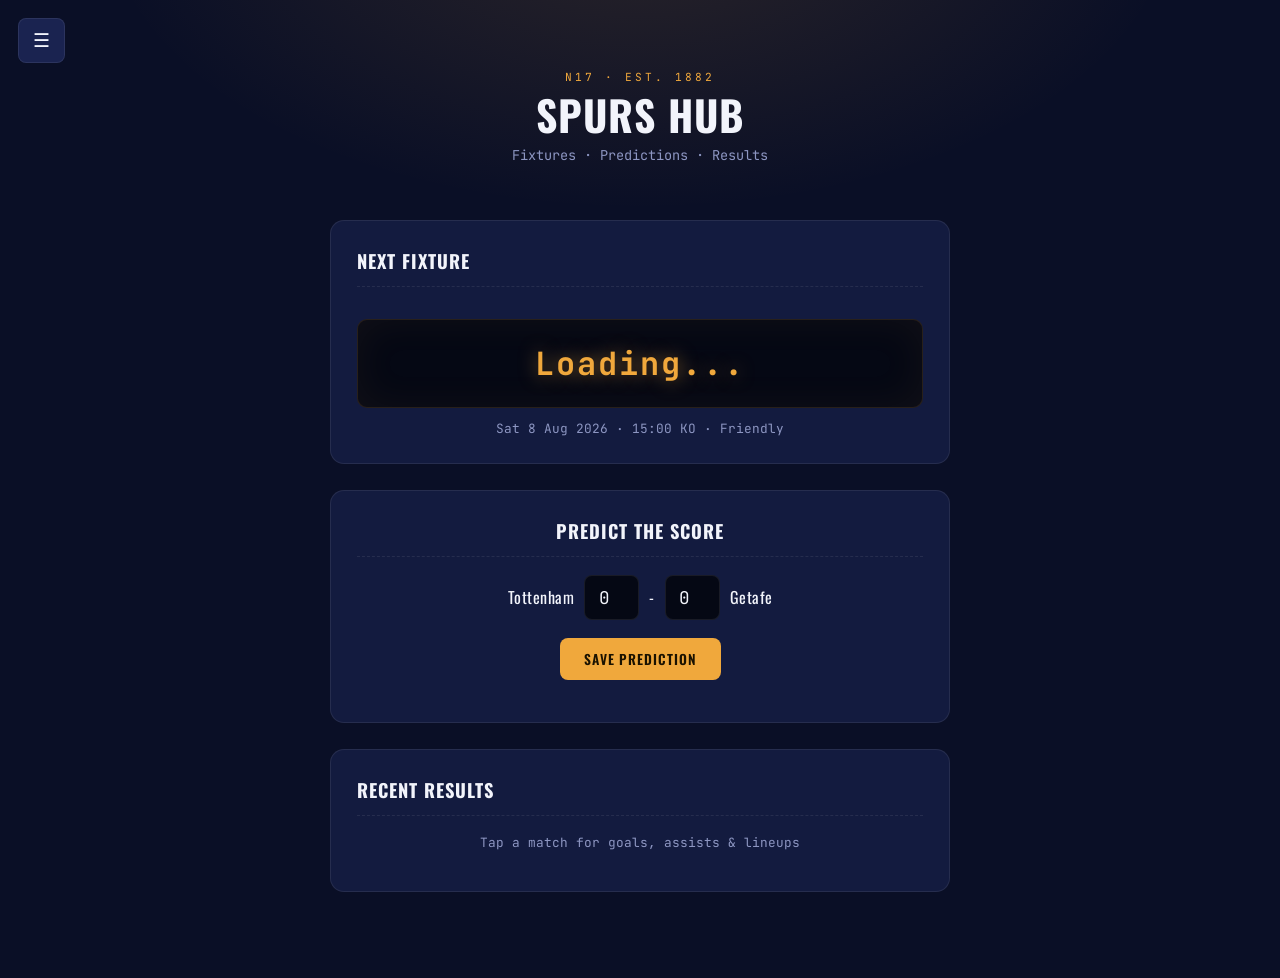
==== index.html @ 96c911e5 "Add files via upload" ====
<!DOCTYPE html>
<html lang="en">
<head>
    <meta charset="UTF-8">
    <meta name="viewport" content="width=device-width, initial-scale=1.0">
    <title>Spurs Hub</title>
    <link rel="stylesheet" href="style.css">
</head>
<body>

    <button class="menu-btn" onclick="toggleMenu()">☰</button>
    <div class="overlay" id="overlay" onclick="toggleMenu()"></div>
    <nav class="sidebar" id="sidebar">
        <a href="index.html" class="active">Home</a>
        <a href="club.html">Club Info</a>
    </nav>

    <header>
        <p class="eyebrow">N17 · Est. 1882</p>
        <h1>Spurs Hub</h1>
        <p class="subtitle">Fixtures · Predictions · Results</p>
    </header>

    <section>
        <h2>Next Fixture</h2>
        <div class="fixture-teams" id="next-fixture-crests"></div>
        <div class="scoreboard">
            <p id="countdown">Loading...</p>
        </div>
        <p class="kickoff-line">Sat 8 Aug 2026 · 15:00 KO · Friendly</p>
    </section>

    <section class="predict-box">
        <h2>Predict the Score</h2>
        <div id="predict-form" class="predict-inputs">
            <span>Tottenham</span>
            <input type="number" id="predHome" min="0" value="0">
            <span>-</span>
            <input type="number" id="predAway" min="0" value="0">
            <span>Getafe</span>
        </div>
        <button id="predict-save-btn">Save Prediction</button>
        <p class="predict-status" id="predict-status"></p>

        <div id="prediction-history"></div>
        <p class="accuracy-summary" id="accuracy-summary"></p>
    </section>

    <section>
        <h2>Recent Results</h2>
        <p class="kickoff-line" style="margin-bottom:14px;">Tap a match for goals, assists &amp; lineups</p>
        <div id="recent-results-list"></div>
    </section>

    <div class="modal-overlay" id="match-modal-overlay" onclick="closeMatchModal(event)">
        <div class="modal-box">
            <button class="modal-close" onclick="closeMatchModal()">×</button>
            <div id="modal-content"></div>
        </div>
    </div>

    <script src="script.js"></script>
    <script>
        const matchDate = "2026-08-08T15:00:00";
        startCountdown(matchDate);
        initPredictWidget("Getafe", matchDate);
        renderPredictionHistory();
        renderFixtureCrests("next-fixture-crests", "tottenham", "getafe");
        renderRecentResults();
    </script>

</body>
</html>
---- style.css ----
/* =========================================================
   Spurs Hub — "Matchday Floodlights" theme
   Dark stadium-night navy, amber floodlight-glow accents,
   scoreboard-style countdown, monospace for match data.
   ========================================================= */

@import url('https://fonts.googleapis.com/css2?family=Oswald:wght@400;500;600;700&family=Inter:wght@400;500;600&family=JetBrains+Mono:wght@400;500;700&display=swap');

:root {
    --bg: #0a0f26;
    --bg-glow: radial-gradient(ellipse 900px 500px at 50% -10%, rgba(240,168,60,0.14), transparent 60%);
    --surface: #131b3f;
    --surface-2: #1a2350;
    --line: rgba(255,255,255,0.08);
    --text: #f2f4fb;
    --text-muted: #8d96c2;
    --accent: #f0a83c;
    --accent-soft: rgba(240,168,60,0.15);
    --pitch: #2fa36b;
    --pitch-soft: rgba(47,163,107,0.16);
    --loss: #d9534f;
}

* {
    margin: 0;
    padding: 0;
    box-sizing: border-box;
}

body {
    font-family: 'Inter', sans-serif;
    background-color: var(--bg);
    background-image: var(--bg-glow);
    background-attachment: fixed;
    color: var(--text);
    padding-bottom: 60px;
}

h1, h2, h3 {
    font-family: 'Oswald', sans-serif;
    text-transform: uppercase;
}

/* --- Top bar & menu button --- */

.menu-btn {
    position: fixed;
    top: 18px;
    left: 18px;
    z-index: 1001;
    background: var(--surface-2);
    color: var(--text);
    border: 1px solid var(--line);
    padding: 10px 14px;
    border-radius: 8px;
    font-size: 1.2rem;
    cursor: pointer;
    backdrop-filter: blur(6px);
}

.menu-btn:hover {
    border-color: var(--accent);
}

/* --- Slide-out sidebar --- */

.sidebar {
    position: fixed;
    top: 0;
    left: -280px;
    width: 280px;
    height: 100%;
    background: rgba(10, 15, 38, 0.97);
    backdrop-filter: blur(10px);
    border-right: 1px solid var(--line);
    padding-top: 80px;
    transition: left 0.3s ease;
    z-index: 1000;
}

.sidebar.open {
    left: 0;
}

.sidebar a {
    display: block;
    color: var(--text-muted);
    text-decoration: none;
    padding: 16px 28px;
    font-family: 'Oswald', sans-serif;
    letter-spacing: 1px;
    text-transform: uppercase;
    font-size: 0.9rem;
    border-left: 3px solid transparent;
    border-bottom: 1px solid var(--line);
}

.sidebar a:hover {
    color: var(--text);
    background: rgba(255,255,255,0.03);
}

.sidebar a.active {
    color: var(--accent);
    border-left: 3px solid var(--accent);
    background: var(--accent-soft);
}

.overlay {
    display: none;
    position: fixed;
    top: 0; left: 0;
    width: 100%; height: 100%;
    background: rgba(0,0,0,0.55);
    z-index: 999;
}

.overlay.open {
    display: block;
}

/* --- Header --- */

header {
    text-align: center;
    padding: 70px 20px 30px;
    position: relative;
}

header p.eyebrow {
    font-family: 'JetBrains Mono', monospace;
    text-transform: uppercase;
    letter-spacing: 3px;
    font-size: 0.7rem;
    color: var(--accent);
    margin-bottom: 10px;
}

header h1 {
    font-size: 2.6rem;
    font-weight: 700;
    letter-spacing: 1px;
    line-height: 1;
}

header .subtitle {
    font-family: 'JetBrains Mono', monospace;
    color: var(--text-muted);
    font-size: 0.85rem;
    margin-top: 10px;
}

/* --- Content sections --- */

section {
    max-width: 620px;
    margin: 26px auto;
    background: var(--surface);
    border: 1px solid var(--line);
    padding: 26px;
    border-radius: 14px;
}

section h2 {
    font-size: 1.15rem;
    letter-spacing: 1px;
    color: var(--text);
    margin-bottom: 18px;
    padding-bottom: 12px;
    border-bottom: 1px dashed var(--line);
}

/* --- Scoreboard countdown (signature element) --- */

.scoreboard {
    background: #050814;
    border: 1px solid var(--accent-soft);
    border-radius: 10px;
    padding: 22px 16px;
    text-align: center;
    box-shadow: inset 0 0 40px rgba(240,168,60,0.06);
    margin-top: 4px;
}

#countdown {
    font-family: 'JetBrains Mono', monospace;
    font-size: 2rem;
    font-weight: 700;
    letter-spacing: 2px;
    color: var(--accent);
    text-shadow: 0 0 18px rgba(240,168,60,0.55);
}

.kickoff-line {
    text-align: center;
    margin-top: 12px;
    color: var(--text-muted);
    font-family: 'JetBrains Mono', monospace;
    font-size: 0.8rem;
}

/* --- Fixture crests --- */

.fixture-teams {
    display: flex;
    align-items: center;
    justify-content: center;
    gap: 18px;
    margin-bottom: 14px;
}

.fixture-teams .vs {
    font-family: 'Oswald', sans-serif;
    font-weight: 600;
    color: var(--text-muted);
    letter-spacing: 1px;
}

.crest {
    border-radius: 50%;
    display: flex;
    align-items: center;
    justify-content: center;
    color: white;
    font-weight: 700;
    font-family: 'Oswald', sans-serif;
    flex-shrink: 0;
    letter-spacing: -0.5px;
    box-shadow: 0 0 0 3px rgba(255,255,255,0.06), 0 0 18px rgba(240,168,60,0.18);
}

/* --- Predict the Score --- */

.predict-box {
    text-align: center;
}

.predict-inputs {
    display: flex;
    align-items: center;
    justify-content: center;
    gap: 10px;
    margin: 18px 0;
    font-family: 'Oswald', sans-serif;
    letter-spacing: 0.5px;
}

.predict-inputs input {
    width: 55px;
    padding: 10px;
    font-size: 1.1rem;
    font-family: 'JetBrains Mono', monospace;
    text-align: center;
    background: #050814;
    border: 1px solid var(--line);
    border-radius: 8px;
    color: var(--text);
}

.predict-inputs input:focus {
    outline: none;
    border-color: var(--accent);
}

.predict-box button, .prediction-entry button {
    background: var(--accent);
    color: #1a1200;
    border: none;
    padding: 11px 24px;
    border-radius: 8px;
    font-family: 'Oswald', sans-serif;
    letter-spacing: 1px;
    text-transform: uppercase;
    font-size: 0.85rem;
    font-weight: 600;
    cursor: pointer;
}

.predict-box button:hover, .prediction-entry button:hover {
    filter: brightness(1.08);
}

.predict-status {
    margin-top: 14px;
    font-size: 0.9rem;
    color: var(--text-muted);
    font-family: 'JetBrains Mono', monospace;
}

.prediction-entry {
    display: flex;
    justify-content: space-between;
    align-items: center;
    padding: 10px 0;
    border-bottom: 1px solid var(--line);
    font-size: 0.88rem;
    font-family: 'JetBrains Mono', monospace;
    gap: 10px;
}

.prediction-entry input {
    background: #050814;
    border: 1px solid var(--line);
    border-radius: 6px;
    color: var(--text);
    padding: 4px;
}

.tag {
    padding: 4px 12px;
    border-radius: 20px;
    font-size: 0.72rem;
    font-weight: 700;
    color: white;
    font-family: 'Oswald', sans-serif;
    letter-spacing: 0.5px;
    text-transform: uppercase;
}

.tag.correct { background: var(--pitch); }
.tag.wrong { background: var(--loss); }
.tag.pending { background: var(--surface-2); color: var(--text-muted); border: 1px solid var(--line); }

.accuracy-summary {
    text-align: center;
    font-family: 'JetBrains Mono', monospace;
    margin-top: 16px;
    color: var(--accent);
    font-size: 0.9rem;
}

/* --- Recent results --- */

.result-row {
    display: flex;
    align-items: center;
    gap: 14px;
    padding: 12px 8px;
    border-bottom: 1px solid var(--line);
    cursor: pointer;
    border-radius: 8px;
    transition: background 0.15s ease;
}

.result-row:hover {
    background: rgba(255,255,255,0.03);
}

.result-row:last-child {
    border-bottom: none;
}

.result-row .opponent-name {
    flex-grow: 1;
    font-family: 'Oswald', sans-serif;
    letter-spacing: 0.5px;
    font-size: 0.95rem;
}

.result-row .score-tag {
    font-family: 'JetBrains Mono', monospace;
    font-size: 0.85rem;
    color: var(--text-muted);
}

/* --- Match detail modal --- */

.modal-overlay {
    display: none;
    position: fixed;
    top: 0; left: 0;
    width: 100%; height: 100%;
    background: rgba(3,5,15,0.8);
    backdrop-filter: blur(4px);
    z-index: 2000;
    align-items: center;
    justify-content: center;
    padding: 20px;
}

.modal-overlay.open {
    display: flex;
}

.modal-box {
    background: var(--surface);
    border: 1px solid var(--line);
    border-radius: 14px;
    max-width: 520px;
    width: 100%;
    max-height: 85vh;
    overflow-y: auto;
    padding: 28px;
    position: relative;
}

.modal-close {
    position: absolute;
    top: 14px;
    right: 18px;
    background: var(--surface-2);
    border: 1px solid var(--line);
    border-radius: 6px;
    width: 32px;
    height: 32px;
    font-size: 1.2rem;
    cursor: pointer;
    color: var(--text-muted);
}

.modal-close:hover {
    color: var(--accent);
}

.modal-box h3 {
    color: var(--accent);
    margin: 20px 0 8px;
    font-size: 0.95rem;
    letter-spacing: 1px;
}

.goal-entry, .lineup-entry {
    padding: 8px 0;
    border-bottom: 1px solid var(--line);
    font-size: 0.88rem;
    font-family: 'JetBrains Mono', monospace;
    color: var(--text);
}

.goal-entry .minute {
    color: var(--accent);
    font-weight: 700;
    margin-right: 8px;
}

.goal-entry .assist {
    color: var(--text-muted);
    font-size: 0.8rem;
    display: block;
    margin-top: 3px;
}

.lineup-note {
    font-size: 0.85rem;
    color: var(--text-muted);
    font-style: italic;
    font-family: 'JetBrains Mono', monospace;
}

/* --- Club info stat grid --- */

.stat-grid {
    display: grid;
    grid-template-columns: 1fr 1fr;
    gap: 14px;
}

.stat-box {
    background: #050814;
    border: 1px solid var(--line);
    border-radius: 10px;
    padding: 16px;
    text-align: center;
}

.stat-box .stat-value {
    font-family: 'Oswald', sans-serif;
    font-size: 1.4rem;
    color: var(--accent);
    font-weight: 600;
}

.stat-box .stat-label {
    font-family: 'JetBrains Mono', monospace;
    font-size: 0.7rem;
    text-transform: uppercase;
    letter-spacing: 1px;
    color: var(--text-muted);
    margin-top: 4px;
}

/* --- Player rows with position pills --- */

.player-row {
    display: flex;
    justify-content: space-between;
    align-items: center;
    padding: 10px 0;
    border-bottom: 1px solid var(--line);
    font-family: 'Oswald', sans-serif;
    letter-spacing: 0.5px;
}

.player-row:last-child {
    border-bottom: none;
}

.pos-pill {
    font-family: 'JetBrains Mono', monospace;
    font-size: 0.7rem;
    font-weight: 700;
    padding: 4px 10px;
    border-radius: 6px;
    letter-spacing: 1px;
}

.pos-pill.gk { background: rgba(240,168,60,0.18); color: var(--accent); }
.pos-pill.def { background: rgba(47,163,107,0.18); color: var(--pitch); }
.pos-pill.mid { background: rgba(140,160,255,0.18); color: #8ca0ff; }
.pos-pill.fwd { background: rgba(217,83,79,0.18); color: #ff8580; }

/* --- Legacy .result class kept for compatibility --- */

.result {
    display: flex;
    justify-content: space-between;
    padding: 8px 0;
    border-bottom: 1px solid var(--line);
}

.result:last-child {
    border-bottom: none;
}
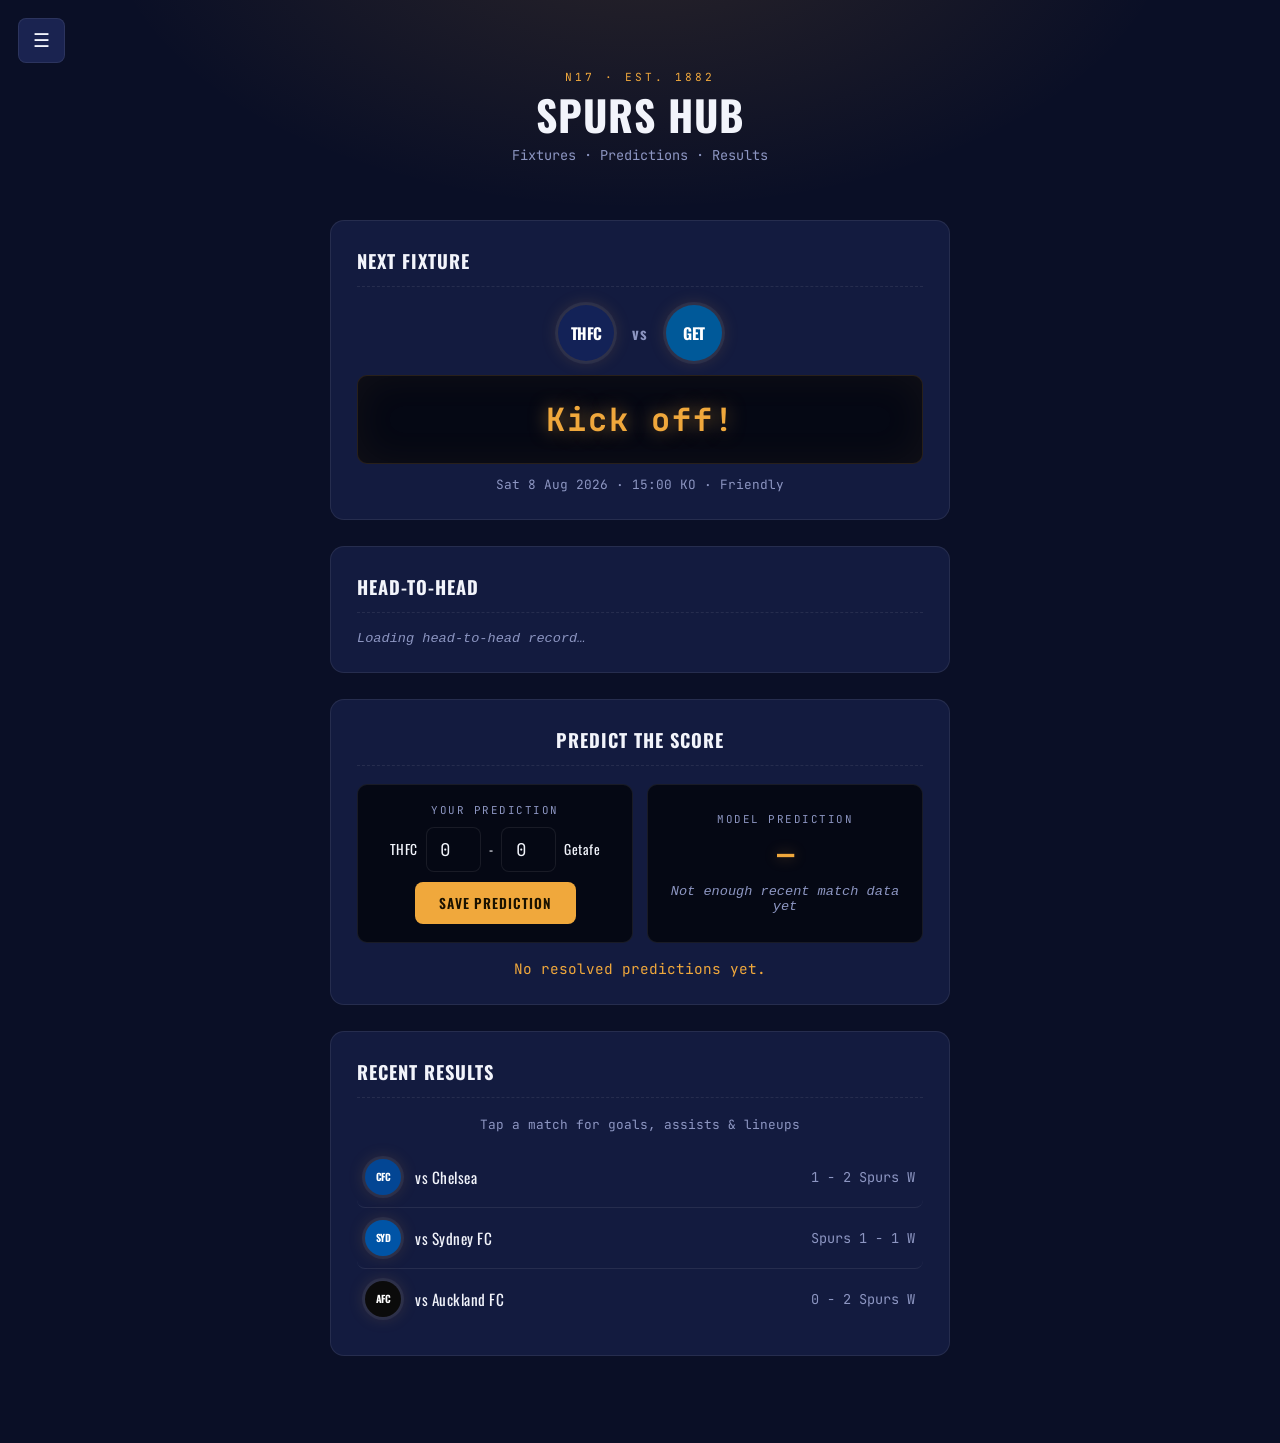
==== commit 18ad6fad: "Add files via upload Add live data integration, prediction model, new pages (Season, Stats, About), " ====
--- a/index.html
+++ b/index.html
@@ -12,7 +12,11 @@
     <div class="overlay" id="overlay" onclick="toggleMenu()"></div>
     <nav class="sidebar" id="sidebar">
         <a href="index.html" class="active">Home</a>
-        <a href="club.html">Club Info</a>
+        <a href="club.html">Squad</a>
+        <a href="season.html">Season</a>
+        <a href="stats.html">Player Stats</a>
+        <a href="news.html">Spurs News</a>
+        <a href="about.html">About This Project</a>
     </nav>
 
     <header>
@@ -30,16 +34,36 @@
         <p class="kickoff-line">Sat 8 Aug 2026 · 15:00 KO · Friendly</p>
     </section>
 
+    <section>
+        <h2>Head-to-Head</h2>
+        <div id="h2h-container">
+            <p class="lineup-note">Loading head-to-head record…</p>
+        </div>
+    </section>
+
     <section class="predict-box">
         <h2>Predict the Score</h2>
-        <div id="predict-form" class="predict-inputs">
-            <span>Tottenham</span>
-            <input type="number" id="predHome" min="0" value="0">
-            <span>-</span>
-            <input type="number" id="predAway" min="0" value="0">
-            <span>Getafe</span>
+
+        <div class="predict-cards">
+            <div class="predict-card">
+                <span class="predict-card-label">Your Prediction</span>
+                <div id="predict-form" class="predict-inputs">
+                    <span>THFC</span>
+                    <input type="number" id="predHome" min="0" value="0">
+                    <span>-</span>
+                    <input type="number" id="predAway" min="0" value="0">
+                    <span id="predict-opponent-name">Getafe</span>
+                </div>
+                <button id="predict-save-btn">Save Prediction</button>
+            </div>
+
+            <div class="predict-card model-card">
+                <span class="predict-card-label">Model Prediction</span>
+                <div class="model-score" id="model-score-display">—</div>
+                <span class="lineup-note" id="model-score-note">Loading…</span>
+            </div>
         </div>
-        <button id="predict-save-btn">Save Prediction</button>
+
         <p class="predict-status" id="predict-status"></p>
 
         <div id="prediction-history"></div>
@@ -62,11 +86,8 @@
     <script src="script.js"></script>
     <script>
         const matchDate = "2026-08-08T15:00:00";
-        startCountdown(matchDate);
-        initPredictWidget("Getafe", matchDate);
-        renderPredictionHistory();
-        renderFixtureCrests("next-fixture-crests", "tottenham", "getafe");
-        renderRecentResults();
+        initLiveFixtureData(matchDate, "getafe");
+        renderRecentResultsLive();
     </script>
 
 </body>
--- a/style.css
+++ b/style.css
@@ -235,14 +235,58 @@
     text-align: center;
 }
 
+.predict-cards {
+    display: flex;
+    gap: 14px;
+    margin: 6px 0 16px;
+}
+
+.predict-card {
+    flex: 1;
+    background: #050814;
+    border: 1px solid var(--line);
+    border-radius: 10px;
+    padding: 18px 12px;
+    display: flex;
+    flex-direction: column;
+    align-items: center;
+    gap: 10px;
+}
+
+.predict-card-label {
+    font-family: 'JetBrains Mono', monospace;
+    text-transform: uppercase;
+    letter-spacing: 1.5px;
+    font-size: 0.68rem;
+    color: var(--text-muted);
+}
+
+.model-card {
+    justify-content: center;
+}
+
+.model-score {
+    font-family: 'JetBrains Mono', monospace;
+    font-size: 1.8rem;
+    font-weight: 700;
+    color: var(--accent);
+    text-shadow: 0 0 14px rgba(240,168,60,0.4);
+}
+
+@media (max-width: 480px) {
+    .predict-cards {
+        flex-direction: column;
+    }
+}
+
 .predict-inputs {
     display: flex;
     align-items: center;
     justify-content: center;
-    gap: 10px;
-    margin: 18px 0;
+    gap: 8px;
     font-family: 'Oswald', sans-serif;
     letter-spacing: 0.5px;
+    font-size: 0.85rem;
 }
 
 .predict-inputs input {
@@ -485,10 +529,22 @@
     display: flex;
     justify-content: space-between;
     align-items: center;
-    padding: 10px 0;
+    padding: 10px 6px;
     border-bottom: 1px solid var(--line);
     font-family: 'Oswald', sans-serif;
     letter-spacing: 0.5px;
+    cursor: pointer;
+    border-radius: 8px;
+    transition: background 0.15s ease, padding-left 0.15s ease;
+}
+
+.player-row:hover {
+    background: rgba(255,255,255,0.04);
+    padding-left: 12px;
+}
+
+.player-row:active {
+    background: var(--accent-soft);
 }
 
 .player-row:last-child {
@@ -521,3 +577,351 @@
 .result:last-child {
     border-bottom: none;
 }
+
+/* --- News items --- */
+
+.news-item {
+    padding: 16px 0;
+    border-bottom: 1px solid var(--line);
+}
+
+.news-item:last-child {
+    border-bottom: none;
+}
+
+.news-item h3 {
+    font-size: 1.05rem;
+    margin: 8px 0 8px;
+    text-transform: none;
+    color: var(--text);
+}
+
+.news-item p {
+    font-size: 0.9rem;
+    color: var(--text-muted);
+    line-height: 1.5;
+    margin-bottom: 10px;
+}
+
+.news-item a {
+    font-family: 'JetBrains Mono', monospace;
+    font-size: 0.8rem;
+    color: var(--accent);
+    text-decoration: none;
+}
+
+.news-item a:hover {
+    text-decoration: underline;
+}
+
+.news-date {
+    font-family: 'JetBrains Mono', monospace;
+    font-size: 0.75rem;
+    color: var(--text-muted);
+    margin-left: 8px;
+}
+
+.news-tag {
+    font-family: 'Oswald', sans-serif;
+    font-size: 0.7rem;
+    font-weight: 700;
+    letter-spacing: 1px;
+    text-transform: uppercase;
+    padding: 3px 10px;
+    border-radius: 4px;
+    color: white;
+}
+
+.news-tag.transfer { background: var(--pitch); }
+.news-tag.injury { background: var(--loss); }
+.news-tag.opinion { background: #6c7bc4; }
+.news-tag.controversy { background: var(--accent); color: #1a1200; }
+
+/* --- League table --- */
+
+.league-table {
+    width: 100%;
+    border-collapse: collapse;
+    font-size: 0.85rem;
+}
+
+.league-table th {
+    font-family: 'JetBrains Mono', monospace;
+    font-size: 0.7rem;
+    text-transform: uppercase;
+    letter-spacing: 0.5px;
+    color: var(--text-muted);
+    text-align: center;
+    padding: 8px 4px;
+    border-bottom: 1px solid var(--line);
+}
+
+.league-table th:first-child,
+.league-table th:nth-child(2) {
+    text-align: left;
+}
+
+.league-table td {
+    text-align: center;
+    padding: 8px 4px;
+    border-bottom: 1px solid var(--line);
+    font-family: 'JetBrains Mono', monospace;
+}
+
+.league-table td:nth-child(2) {
+    text-align: left;
+    font-family: 'Oswald', sans-serif;
+    letter-spacing: 0.3px;
+}
+
+.league-table tr.spurs-row {
+    background: var(--accent-soft);
+}
+
+.league-table tr.spurs-row td {
+    color: var(--accent);
+    font-weight: 700;
+}
+
+.pts-col {
+    color: var(--text);
+    font-weight: 700;
+}
+
+/* --- Full fixture list --- */
+
+.fixture-row {
+    display: flex;
+    align-items: center;
+    gap: 12px;
+    padding: 10px 4px;
+    border-bottom: 1px solid var(--line);
+}
+
+.fixture-row:last-child {
+    border-bottom: none;
+}
+
+.fixture-row .fixture-date {
+    font-family: 'JetBrains Mono', monospace;
+    font-size: 0.75rem;
+    color: var(--text-muted);
+    width: 70px;
+    flex-shrink: 0;
+}
+
+.fixture-row .fixture-opponent {
+    flex-grow: 1;
+    font-family: 'Oswald', sans-serif;
+    letter-spacing: 0.5px;
+    font-size: 0.92rem;
+}
+
+.fixture-row .fixture-result {
+    font-family: 'JetBrains Mono', monospace;
+    font-size: 0.85rem;
+    color: var(--text-muted);
+}
+
+.venue-tag {
+    font-family: 'JetBrains Mono', monospace;
+    font-size: 0.65rem;
+    padding: 2px 6px;
+    border-radius: 4px;
+    background: var(--surface-2);
+    color: var(--text-muted);
+    letter-spacing: 0.5px;
+}
+
+/* --- Formation pitch view --- */
+
+.pitch-block {
+    margin: 16px 0 24px;
+}
+
+.pitch-team-label {
+    font-family: 'Oswald', sans-serif;
+    letter-spacing: 1px;
+    font-size: 0.85rem;
+    color: var(--accent);
+    text-transform: uppercase;
+    margin-bottom: 8px;
+}
+
+.pitch-svg-wrap {
+    background: #0d2818;
+    border-radius: 10px;
+    border: 1px solid var(--line);
+    overflow: hidden;
+}
+
+.pitch-player-name {
+    font-family: 'JetBrains Mono', monospace;
+    font-size: 7.5px;
+    fill: #f2f4fb;
+    text-anchor: middle;
+}
+
+.bench-list {
+    margin-top: 10px;
+    font-family: 'JetBrains Mono', monospace;
+    font-size: 0.78rem;
+    color: var(--text-muted);
+    line-height: 1.7;
+}
+
+.bench-list .bench-heading {
+    font-family: 'Oswald', sans-serif;
+    letter-spacing: 1px;
+    font-size: 0.72rem;
+    text-transform: uppercase;
+    color: var(--text-muted);
+    display: block;
+    margin-bottom: 4px;
+}
+
+/* --- League table scroll wrapper (mobile safety net) --- */
+
+.table-scroll {
+    overflow-x: auto;
+    -webkit-overflow-scrolling: touch;
+}
+
+.table-scroll::-webkit-scrollbar {
+    height: 4px;
+}
+
+.table-scroll::-webkit-scrollbar-thumb {
+    background: var(--surface-2);
+    border-radius: 4px;
+}
+
+/* =========================================================
+   Mobile responsiveness pass
+   ========================================================= */
+
+@media (max-width: 600px) {
+    header {
+        padding: 64px 16px 24px;
+    }
+
+    header h1 {
+        font-size: 2rem;
+    }
+
+    header .subtitle {
+        font-size: 0.78rem;
+    }
+
+    section {
+        margin: 18px 12px;
+        padding: 18px 16px;
+        border-radius: 12px;
+    }
+
+    section h2 {
+        font-size: 1rem;
+    }
+
+    #countdown {
+        font-size: 1.5rem;
+        letter-spacing: 1px;
+    }
+
+    .crest {
+        font-size: 0.65rem !important;
+    }
+
+    .fixture-teams {
+        gap: 12px;
+    }
+
+    .stat-grid {
+        gap: 10px;
+    }
+
+    .stat-box .stat-value {
+        font-size: 1.1rem;
+    }
+
+    .league-table {
+        font-size: 0.75rem;
+    }
+
+    .league-table th,
+    .league-table td {
+        padding: 7px 6px;
+    }
+
+    .fixture-row {
+        gap: 8px;
+        flex-wrap: wrap;
+    }
+
+    .fixture-row .fixture-date {
+        width: auto;
+    }
+
+    .predict-cards {
+        flex-direction: column;
+    }
+
+    .predict-card {
+        padding: 14px 10px;
+    }
+
+    .model-score {
+        font-size: 1.5rem;
+    }
+
+    .prediction-entry {
+        flex-direction: column;
+        align-items: flex-start;
+        gap: 8px;
+    }
+
+    .modal-box {
+        padding: 20px 16px;
+        max-height: 90vh;
+        border-radius: 12px;
+    }
+
+    .modal-close {
+        top: 10px;
+        right: 10px;
+        width: 30px;
+        height: 30px;
+    }
+
+    .pitch-player-name {
+        font-size: 8.5px;
+    }
+
+    .sidebar {
+        width: 78%;
+        max-width: 280px;
+    }
+
+    .news-item h3 {
+        font-size: 0.95rem;
+    }
+
+    .player-row {
+        font-size: 0.85rem;
+    }
+
+    .player-row:hover {
+        padding-left: 6px;
+    }
+}
+
+@media (max-width: 360px) {
+    header h1 {
+        font-size: 1.7rem;
+    }
+
+    .predict-inputs input {
+        width: 44px;
+        padding: 6px;
+    }
+}
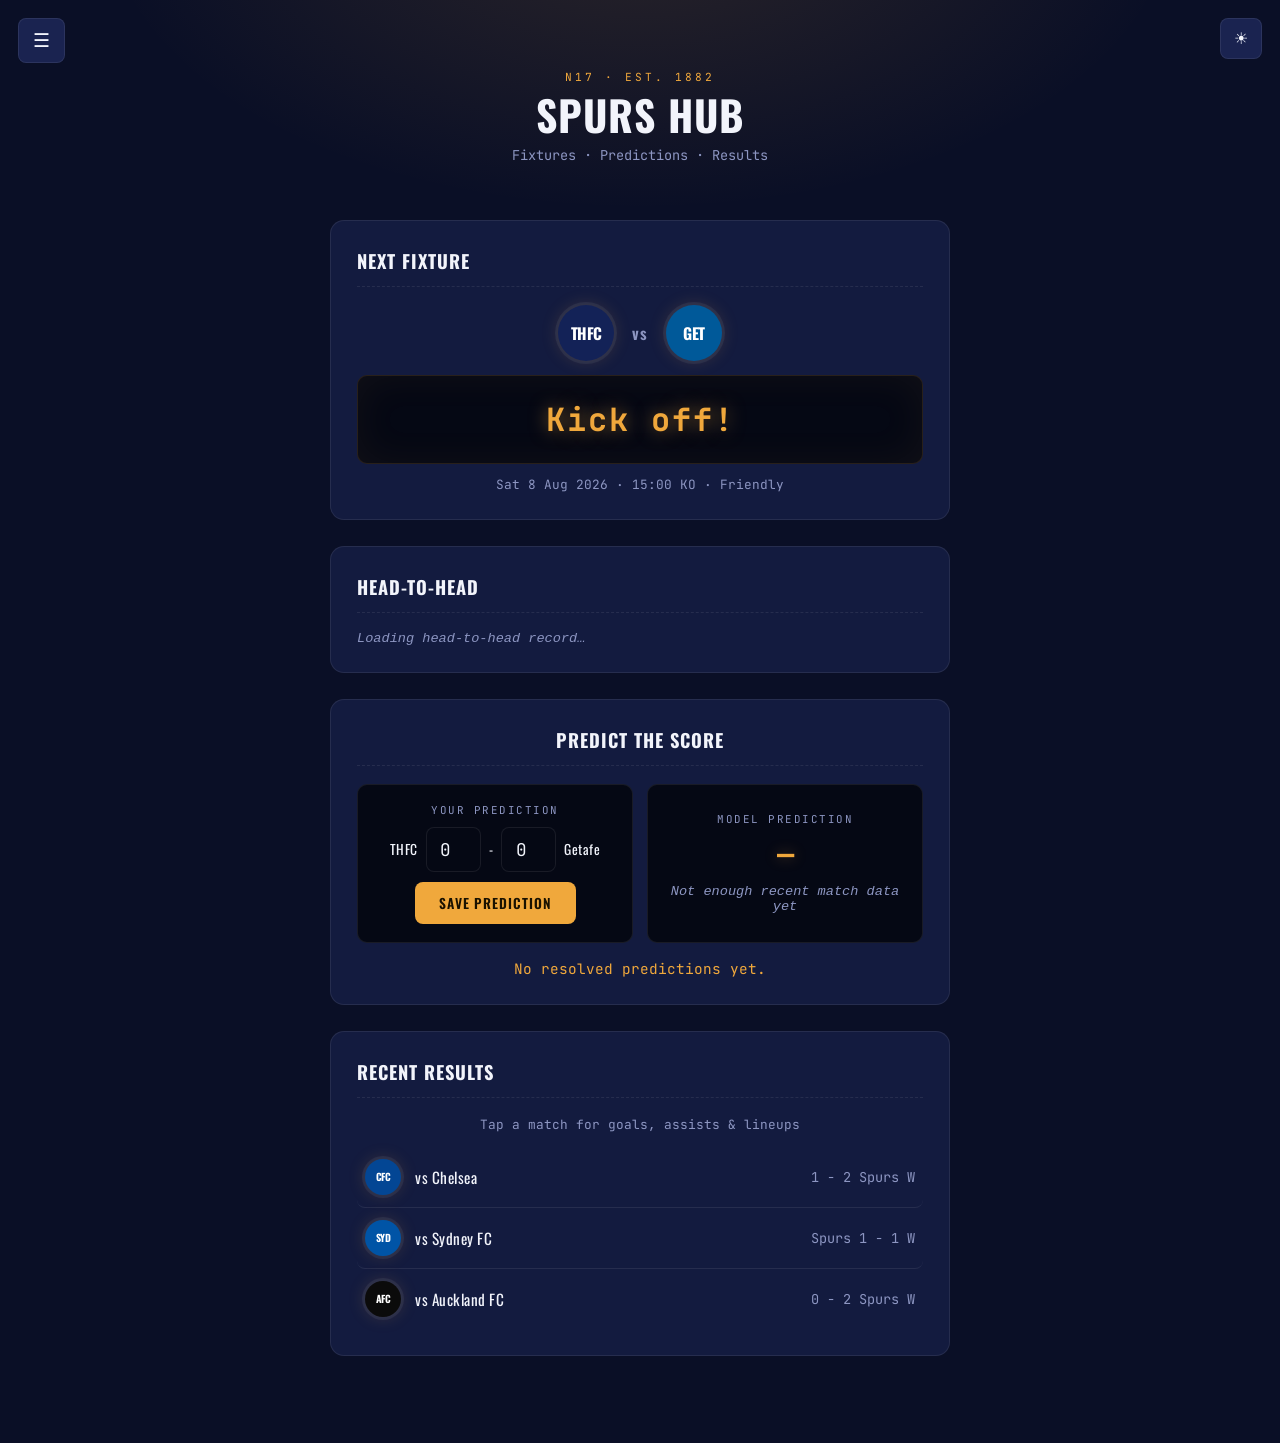
==== commit 911604c3: "Add files via upload" ====
--- a/index.html
+++ b/index.html
@@ -4,11 +4,13 @@
     <meta charset="UTF-8">
     <meta name="viewport" content="width=device-width, initial-scale=1.0">
     <title>Spurs Hub</title>
+    <script>document.documentElement.setAttribute("data-theme", localStorage.getItem("theme") || "dark");</script>
     <link rel="stylesheet" href="style.css">
 </head>
 <body>
 
     <button class="menu-btn" onclick="toggleMenu()">☰</button>
+    <button class="theme-toggle-btn" id="theme-toggle-btn" onclick="toggleTheme()">☀</button>
     <div class="overlay" id="overlay" onclick="toggleMenu()"></div>
     <nav class="sidebar" id="sidebar">
         <a href="index.html" class="active">Home</a>
@@ -16,6 +18,7 @@
         <a href="season.html">Season</a>
         <a href="stats.html">Player Stats</a>
         <a href="news.html">Spurs News</a>
+        <a href="league.html">Fan League</a>
         <a href="about.html">About This Project</a>
     </nav>
 
--- a/style.css
+++ b/style.css
@@ -780,7 +780,77 @@
     margin-bottom: 4px;
 }
 
-/* --- League table scroll wrapper (mobile safety net) --- */
+/* --- Search / filter bar --- */
+
+.filter-bar {
+    margin-bottom: 16px;
+}
+
+.search-input {
+    width: 100%;
+    padding: 10px 14px;
+    background: #050814;
+    border: 1px solid var(--line);
+    border-radius: 8px;
+    color: var(--text);
+    font-family: 'JetBrains Mono', monospace;
+    font-size: 0.85rem;
+    margin-bottom: 10px;
+}
+
+.search-input:focus {
+    outline: none;
+    border-color: var(--accent);
+}
+
+.filter-pills {
+    display: flex;
+    flex-wrap: wrap;
+    gap: 8px;
+}
+
+.filter-pill {
+    font-family: 'Oswald', sans-serif;
+    font-size: 0.75rem;
+    letter-spacing: 0.5px;
+    text-transform: uppercase;
+    padding: 6px 14px;
+    border-radius: 20px;
+    border: 1px solid var(--line);
+    background: var(--surface-2);
+    color: var(--text-muted);
+    cursor: pointer;
+}
+
+.filter-pill:hover {
+    border-color: var(--accent);
+}
+
+.filter-pill.active {
+    background: var(--accent-soft);
+    border-color: var(--accent);
+    color: var(--accent);
+}
+
+/* --- Fan League name gate --- */
+
+.name-gate {
+    max-width: 340px;
+    margin: 0 auto;
+    text-align: center;
+}
+
+.name-gate input {
+    width: 100%;
+    padding: 12px 14px;
+    background: #050814;
+    border: 1px solid var(--line);
+    border-radius: 8px;
+    color: var(--text);
+    font-family: 'JetBrains Mono', monospace;
+    font-size: 0.9rem;
+    margin-bottom: 12px;
+}
 
 .table-scroll {
     overflow-x: auto;
@@ -925,3 +995,73 @@
         padding: 6px;
     }
 }
+
+/* =========================================================
+   Light "Matchday" theme — toggled via [data-theme="light"]
+   on <html>. Navy becomes the accent instead of the amber
+   floodlight glow, since glow effects don't read well on a
+   bright background.
+   ========================================================= */
+
+html[data-theme="light"] {
+    --bg: #f3f5fb;
+    --bg-glow: radial-gradient(ellipse 900px 500px at 50% -10%, rgba(19,34,87,0.07), transparent 60%);
+    --surface: #ffffff;
+    --surface-2: #eef1f8;
+    --line: rgba(19,34,87,0.12);
+    --text: #10162f;
+    --text-muted: #5b6284;
+    --accent: #132257;
+    --accent-soft: rgba(19,34,87,0.08);
+    --pitch: #1f8a4c;
+    --pitch-soft: rgba(31,138,76,0.12);
+    --loss: #c0392b;
+}
+
+html[data-theme="light"] #countdown,
+html[data-theme="light"] .model-score {
+    text-shadow: none;
+}
+
+html[data-theme="light"] .scoreboard {
+    background: #0d152f;
+    box-shadow: none;
+}
+
+html[data-theme="light"] .scoreboard #countdown {
+    color: #f0a83c;
+    text-shadow: 0 0 10px rgba(240,168,60,0.4);
+}
+
+html[data-theme="light"] .crest {
+    box-shadow: 0 0 0 3px rgba(19,34,87,0.08);
+}
+
+html[data-theme="light"] .pitch-svg-wrap {
+    background: #0d2818;
+}
+
+html[data-theme="light"] .tag.pending {
+    color: var(--text-muted);
+}
+
+/* --- Theme toggle button --- */
+
+.theme-toggle-btn {
+    position: fixed;
+    top: 18px;
+    right: 18px;
+    z-index: 1001;
+    background: var(--surface-2);
+    color: var(--text);
+    border: 1px solid var(--line);
+    padding: 10px 13px;
+    border-radius: 8px;
+    font-size: 1rem;
+    cursor: pointer;
+    backdrop-filter: blur(6px);
+}
+
+.theme-toggle-btn:hover {
+    border-color: var(--accent);
+}
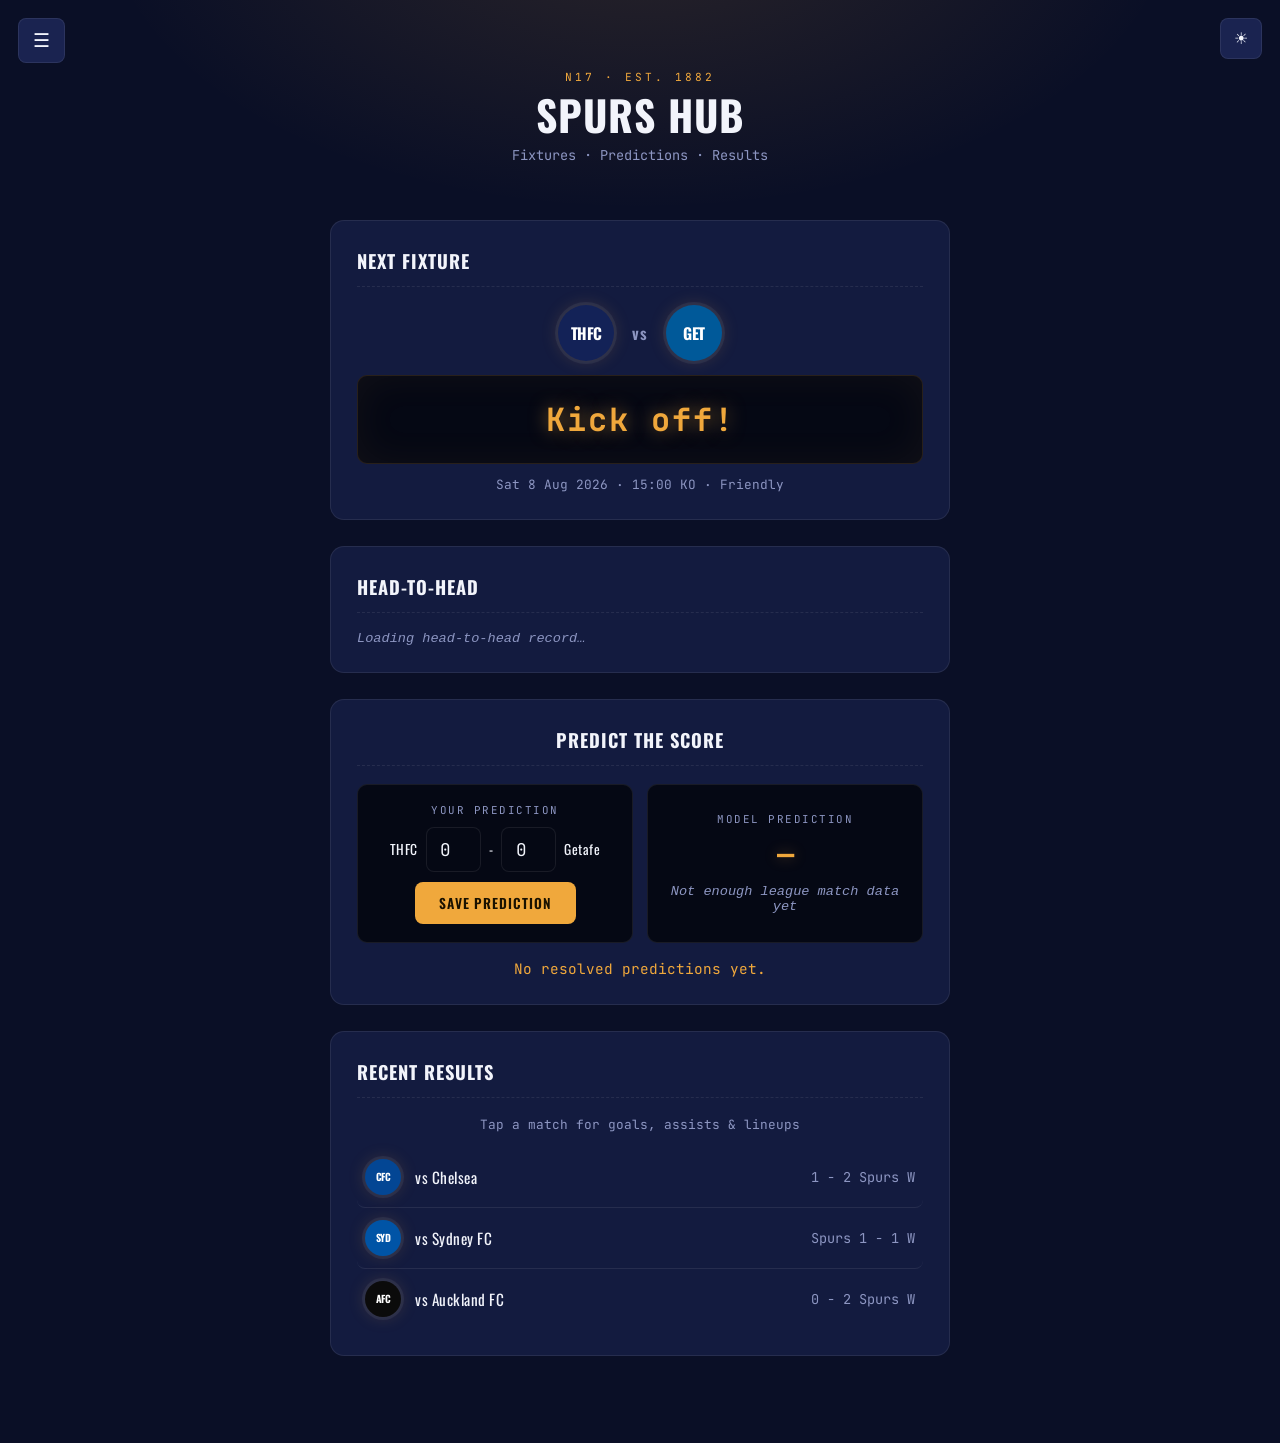
==== commit 7ed459a3: "prediction model update" ====
--- a/index.html
+++ b/index.html
@@ -67,6 +67,8 @@
             </div>
         </div>
 
+        <div id="model-probabilities"></div>
+
         <p class="predict-status" id="predict-status"></p>
 
         <div id="prediction-history"></div>
--- a/style.css
+++ b/style.css
@@ -1065,3 +1065,41 @@
 .theme-toggle-btn:hover {
     border-color: var(--accent);
 }
+
+/* --- Model probability bar --- */
+
+.prob-bar {
+    display: flex;
+    height: 12px;
+    border-radius: 6px;
+    overflow: hidden;
+    border: 1px solid var(--line);
+    margin-bottom: 10px;
+}
+
+.prob-seg {
+    height: 100%;
+    transition: width 0.4s ease;
+}
+
+.prob-win  { background: var(--pitch); }
+.prob-draw { background: var(--text-muted); }
+.prob-loss { background: var(--loss); }
+
+.prob-legend {
+    display: flex;
+    flex-wrap: wrap;
+    justify-content: center;
+    gap: 14px;
+    font-family: 'JetBrains Mono', monospace;
+    font-size: 0.75rem;
+    color: var(--text-muted);
+}
+
+.prob-key {
+    display: inline-block;
+    width: 9px;
+    height: 9px;
+    border-radius: 2px;
+    margin-right: 6px;
+}
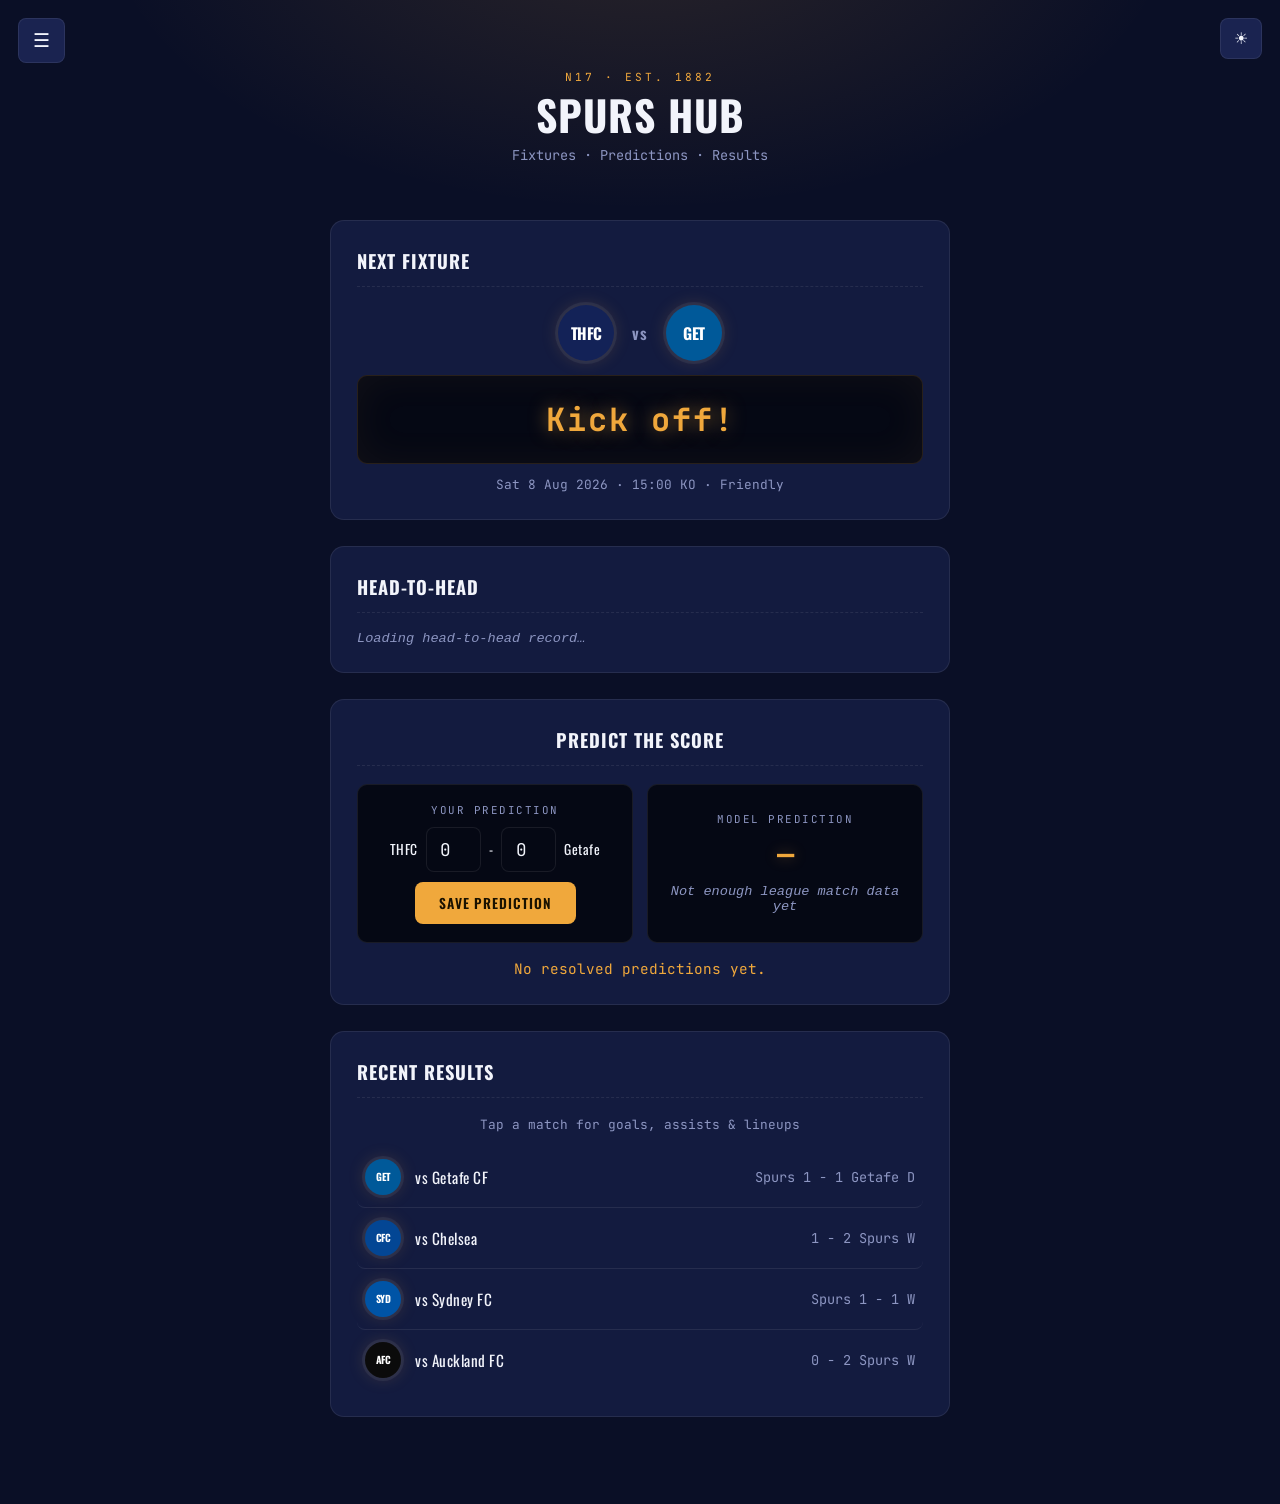
==== commit 6b0f76dc: "Add files via upload" ====
--- a/index.html
+++ b/index.html
@@ -19,6 +19,8 @@
         <a href="stats.html">Player Stats</a>
         <a href="news.html">Spurs News</a>
         <a href="league.html">Fan League</a>
+        <a href="backtest.html">Model Testing</a>
+        <a href="projection.html">Season Projection</a>
         <a href="about.html">About This Project</a>
     </nav>
 
--- a/style.css
+++ b/style.css
@@ -1103,3 +1103,112 @@
     border-radius: 2px;
     margin-right: 6px;
 }
+
+/* --- Season projection bars --- */
+
+.proj-legend {
+    display: flex;
+    flex-wrap: wrap;
+    justify-content: center;
+    gap: 16px;
+    font-family: 'JetBrains Mono', monospace;
+    font-size: 0.72rem;
+    color: var(--text-muted);
+    margin-bottom: 14px;
+}
+
+.proj-key {
+    display: inline-block;
+    width: 12px;
+    height: 8px;
+    border-radius: 2px;
+    margin-right: 5px;
+    vertical-align: middle;
+}
+
+.proj-key-bar { background: var(--accent); }
+.proj-key-range { background: var(--surface-2); border: 1px solid var(--line); }
+.proj-key-tick { background: var(--pitch); width: 2px; }
+
+.proj-list {
+    display: flex;
+    flex-direction: column;
+    gap: 6px;
+}
+
+.proj-row {
+    display: flex;
+    align-items: center;
+    gap: 10px;
+    padding: 5px 4px;
+    border-radius: 6px;
+}
+
+.proj-row-spurs {
+    background: var(--accent-soft);
+}
+
+.proj-pos {
+    font-family: 'JetBrains Mono', monospace;
+    font-size: 0.75rem;
+    color: var(--text-muted);
+    width: 20px;
+    flex-shrink: 0;
+    text-align: right;
+}
+
+.proj-name {
+    font-family: 'Oswald', sans-serif;
+    font-size: 0.82rem;
+    width: 90px;
+    flex-shrink: 0;
+    letter-spacing: 0.3px;
+    white-space: nowrap;
+    overflow: hidden;
+    text-overflow: ellipsis;
+}
+
+.proj-track {
+    position: relative;
+    flex-grow: 1;
+    height: 14px;
+    background: #050814;
+    border-radius: 4px;
+    border: 1px solid var(--line);
+    overflow: visible;
+}
+
+.proj-range {
+    position: absolute;
+    top: 0;
+    height: 100%;
+    background: var(--surface-2);
+    border-radius: 4px;
+}
+
+.proj-bar {
+    position: absolute;
+    top: 0;
+    left: 0;
+    height: 100%;
+    background: var(--accent);
+    border-radius: 4px;
+    opacity: 0.85;
+}
+
+.proj-current-tick {
+    position: absolute;
+    top: -2px;
+    width: 2px;
+    height: 18px;
+    background: var(--pitch);
+}
+
+.proj-value {
+    font-family: 'JetBrains Mono', monospace;
+    font-size: 0.8rem;
+    color: var(--text);
+    width: 30px;
+    text-align: right;
+    flex-shrink: 0;
+}
